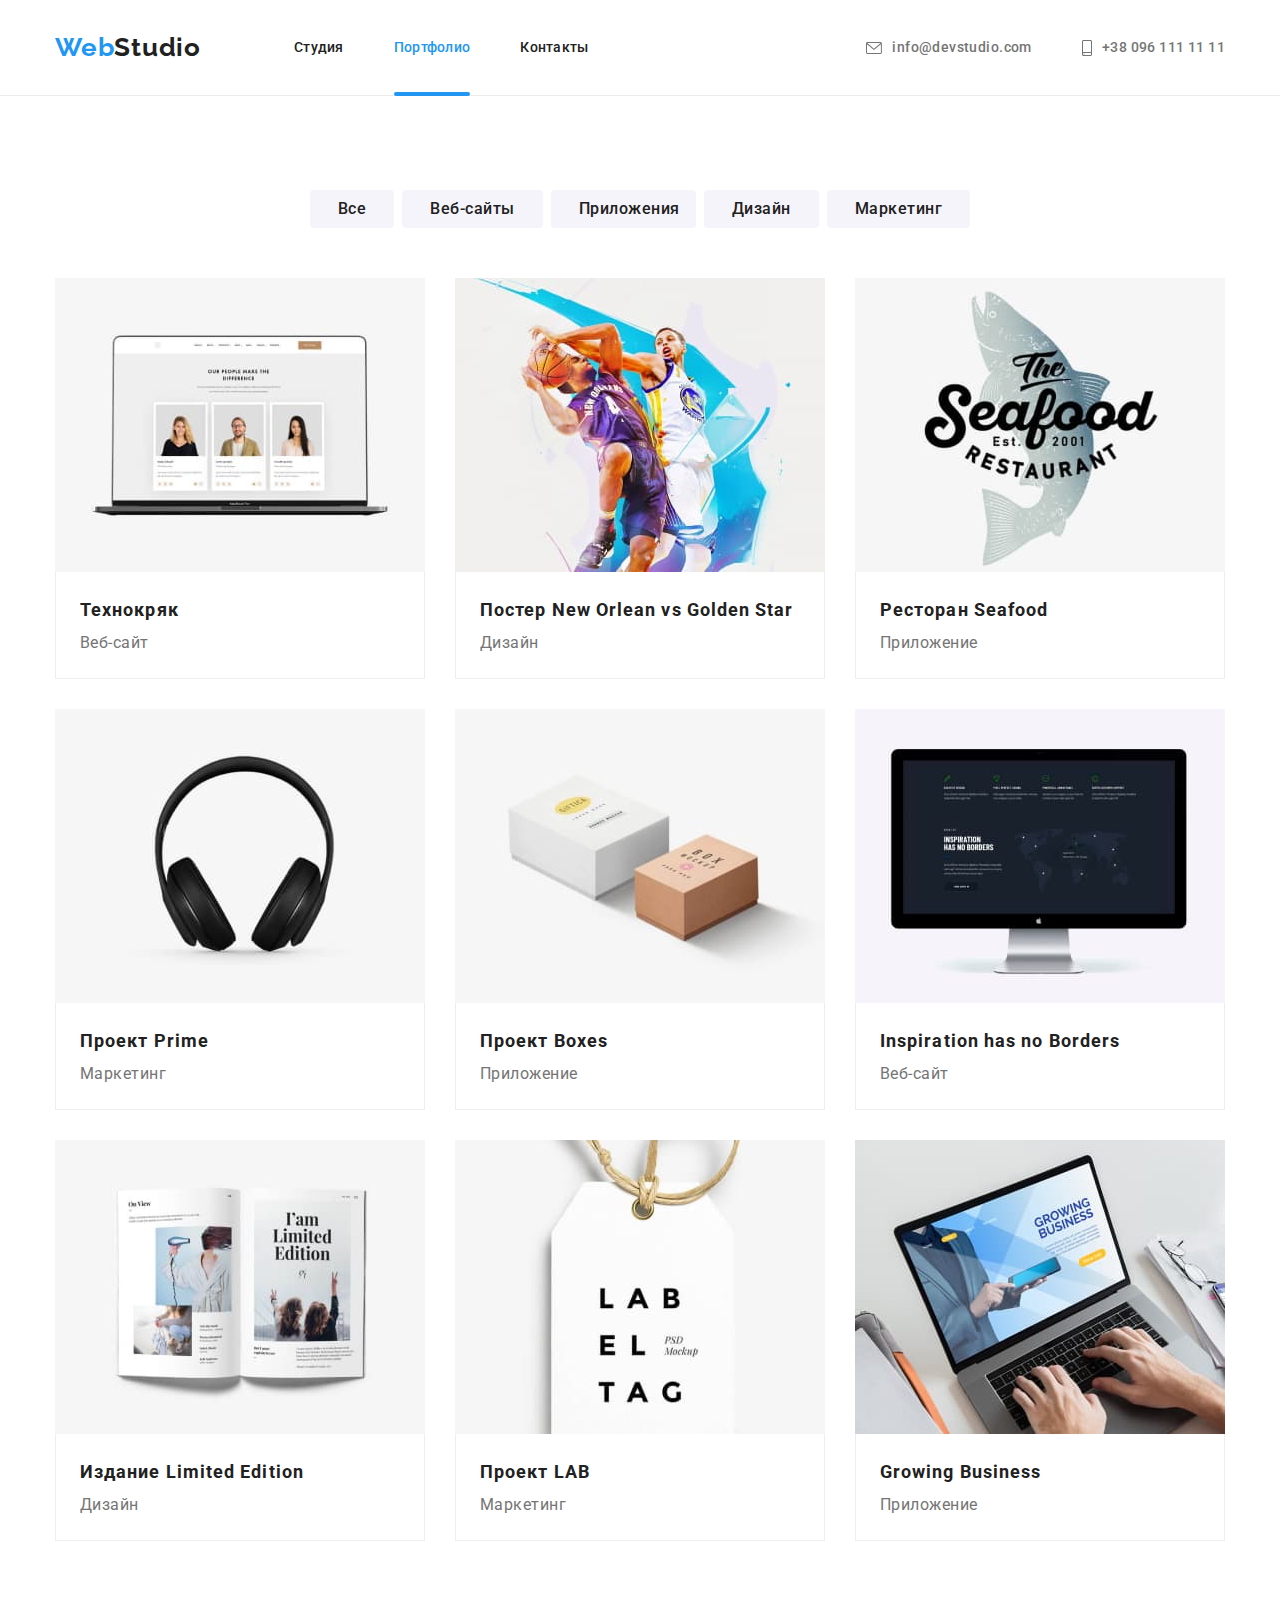
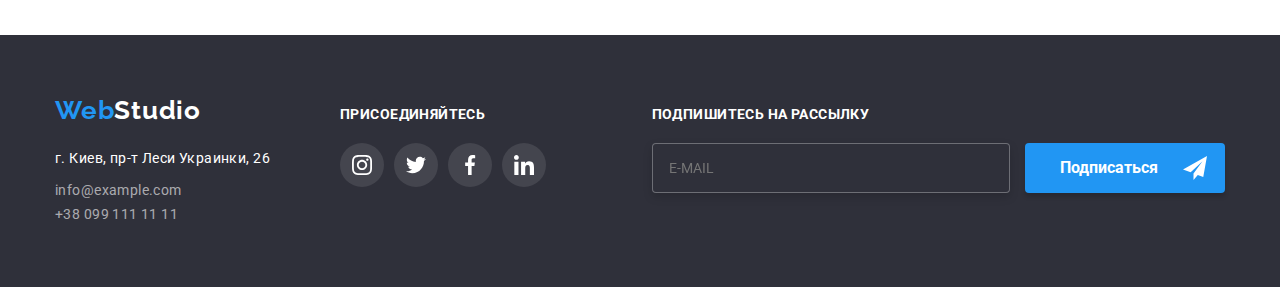
==== portfolio.html @ 0203c564 "hgfdkdkhgdf" ====
<!DOCTYPE html>
<html lang="ru">

<head>
    <meta charset="UTF-8">
    <meta http-equiv="X-UA-Compatible" content="IE=edge">
    <meta name="viewport" content="width=device-width, initial-scale=1.0">
    <title>Homework 3</title>
    <link rel="preconnect" href="https://fonts.googleapis.com">
    <link rel="preconnect" href="https://fonts.gstatic.com" crossorigin>
    <link
        href="https://fonts.googleapis.com/css2?family=Raleway:wght@700&family=Roboto:wght@400;500;700;900&display=swap"
        rel="stylesheet">
        <link rel="stylesheet" href="https://cdnjs.cloudflare.com/ajax/libs/modern-normalize/1.1.0/modern-normalize.min.css">
        <link rel="stylesheet" href="./css/styles.css">
</head>

<body>

    <header class="portfolio-header-section">
    
        <div class="conteiner">
    
            <div class="nav-links">
    
                <nav class="nav">
                    <a class="logo" href="#">Web<span class="studio">Studio</span></a>
    
                    <ul class="menu-links">
    
                        <li>
                            <a class="nav-link" href="./index.html">Студия</a>
                        </li>
    
                        <li>
                            <a class="nav-link current" href="./portfolio.html">Портфолио</a>
                        </li>
    
                        <li>
                            <a class="nav-link" href="#">Контакты</a>
                        </li>
    
                    </ul>
                </nav>
    
                <ul class="adress-head">
                    <li class="adress-head-item">
                
                        <a href="mailto:info@devstudio.com" class="link-mail">
                            <svg class="icon-header" width="16" height="12">
                                <use class="envelope" href="./images/symbol-defs.svg#icon-envelope"></use>
                            </svg>
                            info@devstudio.com</a>
                    </li>
                
                    <li class="adress-head-item">
                
                        <a class="tel" href="tel:+380961111111">
                            <svg class="icon-smartphone" width="10" height="16">
                                <use href="./images/symbol-defs.svg#icon-smartphone"></use>
                            </svg>
                            +38 096 111 11 11</a>
                    </li>
                
                </ul>
            </div>
    
        </div>
    </header>

    <main>

        <section class="section">
            <div class="conteiner">
                
                <ul class="nav-buttons">
                    <li>
                        <button class="first-buttons" type="button"><span class="buttons-text">Все</span></button>
                    </li>
                
                    <li>
                        <button class="first-buttons" type="button"><span class="buttons-text">Веб-сайты</span></button>
                    </li>
                
                    <li>
                        <button class="first-buttons" type="button"><span class="buttons-text">Приложения</span></button>
                    </li>
                
                    <li>
                        <button class="first-buttons" type="button"><span class="buttons-text">Дизайн</span></button>
                    </li>
                
                    <li>
                        <button class="first-buttons" type="button"><span class="buttons-text">Маркетинг</span></button>
                    </li>
                </ul>
                
                
                
                <ul class="main-content">
                    <li>
                        
                    
                        <a class="card-link-portfolio" href="">
                            <div class="product-thumb">
                                <img class="img" src="./images/laptop.jpeg" alt="Лептоп">
                                <p class="product-thumb-description">
                                    Ресурс предлагает комплексные предложения с разным уровнем
                                    функционала и сервисов. Все это позволит посетителю получить
                                    исчерпывающие сведения о компании или частном лице.
                                </p>
                            </div>
                            <div class="card">
                                <h2 class="third-title">Технокряк</h2>
                                <p class="description">Веб-сайт</p>
                            </div>
                    </a>
                        
                    </li>
                    <li>
                            <a class="card-link-portfolio" href="">
                        <div class="product-thumb">
                            <img class="img" src="./images/basketball.jpeg" alt="Баскетбол>">
                            <p class="product-thumb-description">
                            Ресурс предлагает комплексные предложения с разным уровнем функционала и сервисов. Все это позволит посетителю получить исчерпывающие сведения о компании или частном лице.
                            </p>
                        </div>

                    <div class="card">
                        <h2 class="third-title">Постер New Orlean vs Golden Star</h2>
                        <p class="description">Дизайн</p>
                    </div>
                </a>
                
                
                    <li>
                        <a class="card-link-portfolio" href="">
                            <div class="product-thumb">
                                <img class="img" src="./images/seafood.jpeg" alt="Seafood">
                                <p class="product-thumb-description">
                                    Ресурс предлагает комплексные предложения с разным уровнем функционала и сервисов. Все это позволит
                                    посетителю получить исчерпывающие сведения о компании или частном лице.
                                </p>
                            </div>
                        
                            <div class="card">
                                <h2 class="third-title">Ресторан Seafood</h2>
                                <p class="description">Приложение</p>
                            </div>
                        </a>
                    </li>
                
                    <li>
                        <a class="card-link-portfolio" href="">
                            <div class="product-thumb">
                                <img class="img" src="./images/headphones.jpeg" alt="Наушники">
                                <p class="product-thumb-description">
                                    Ресурс предлагает комплексные предложения с разным уровнем функционала и сервисов. Все это позволит
                                    посетителю получить исчерпывающие сведения о компании или частном лице.
                                </p>
                            </div>
                        
                            <div class="card">
                                <h2 class="third-title">Проект Prime</h2>
                                <p class="description">Маркетинг</p>
                            </div>
                        </a>
                    </li>
                
                    <li>
                        <a class="card-link-portfolio" href="">
                            <div class="product-thumb">
                                <img class="img" src="./images/box.jpeg" alt="Boxes">
                                <p class="product-thumb-description">
                                    Ресурс предлагает комплексные предложения с разным уровнем функционала и сервисов. Все это позволит
                                    посетителю получить исчерпывающие сведения о компании или частном лице.
                                </p>
                            </div>
                        
                            <div class="card">
                                <h2 class="third-title">Проект Boxes</h2>
                                <p class="description">Приложение</p>
                            </div>
                        </a>
                    </li>
                
                    <li>
                        <a class="card-link-portfolio" href="">
                            <div class="product-thumb">
                                <img class="img" src="./images/screen.jpeg" alt="Веб-сайт">
                                <p class="product-thumb-description">
                                    Ресурс предлагает комплексные предложения с разным уровнем функционала и сервисов. Все это позволит
                                    посетителю получить исчерпывающие сведения о компании или частном лице.
                                </p>
                            </div>
                        
                            <div class="card">
                                <h2 class="third-title">Inspiration has no Borders</h2>
                                <p class="description">Веб-сайт</p>
                            </div>
                        </a>
                    </li>
                
                    <li>
                        <a class="card-link-portfolio" href="">
                            <div class="product-thumb">
                                <img class="img" src="./images/book.jpeg" alt="Book">
                                <p class="product-thumb-description">
                                    Ресурс предлагает комплексные предложения с разным уровнем функционала и сервисов. Все это позволит
                                    посетителю получить исчерпывающие сведения о компании или частном лице.
                                </p>
                            </div>
                        
                            <div class="card">
                                <h2 class="third-title">Издание Limited Edition</h2>
                                <p class="description">Дизайн</p>
                            </div>
                        </a>
                    </li>
                
                    <li>
                        <a class="card-link-portfolio" href="">
                            <div class="product-thumb">
                                <img class="img" src="./images/label.jpeg" alt="Seafood">
                                <p class="product-thumb-description">
                                    Ресурс предлагает комплексные предложения с разным уровнем функционала и сервисов. Все это позволит
                                    посетителю получить исчерпывающие сведения о компании или частном лице.
                                </p>
                            </div>
                        
                            <div class="card">
                                <h2 class="third-title">Проект LAB</h2>
                                <p class="description">Маркетинг</p>
                            </div>
                        </a>
                    </li>
                
                    <li>
                    <a class="card-link-portfolio" href="">
                        <div class="product-thumb">
                            <img class="img" src="./images/notebook.jpeg" alt="Seafood">
                            <p class="product-thumb-description">
                                Ресурс предлагает комплексные предложения с разным уровнем функционала и сервисов. Все это позволит
                                посетителю получить исчерпывающие сведения о компании или частном лице.
                            </p>
                        </div>
                    
                        <div class="card">
                            <h2 class="third-title">Growing Business</h2>
                            <p class="description">Приложение</p>
                        </div>
                    </a>
                    </li>
   
                </ul>
                </div>
                </section>              
     </main>


    <footer class="footer">
    
        <div class="conteiner">
            <div class="footer-main">
    
                <div class="footer-one">
                    <a class="footer-logo" href="./index.html">Web<span class="footer-studio">Studio</span></a>
    
                    <address>
                        <ul>
                            <li>
                                <p class="footer-adress">г. Киев, пр-т Леси Украинки, 26</p>
                            </li>
    
                            <li>
                                <a class="footer-mail" href="mailto:info@example.com">info@example.com</a>
                            </li>
    
    
                            <li>
                                <a class="footer-mail-tel" href="tel:+380991111111">+38 099 111 11 11</a>
                            </li>
                        </ul>
                    </address>
                </div>
    
                <div class="footer-two">
                    <b class="second-footer-title">присоединяйтесь</b>
                    <ul class="socials-footer">
                        <li>
                            <a href="" class="area-icon-footer">
                                <svg class="social-link-footer">
                                    <use href="./images/symbol-defs.svg#icon-instagram"></use>
                                </svg></a>
                        </li>
    
                        <li>
                            <a href="" class="area-icon-footer">
                                <svg class="social-link-footer">
                                    <use href="./images/symbol-defs.svg#icon-twitter"></use>
                                </svg></a>
                        </li>
    
                        <li>
                            <a href="" class="area-icon-footer">
                                <svg class="social-link-footer">
                                    <use href="./images/symbol-defs.svg#icon-facebook"></use>
                                </svg></a>
                        </li>
    
                        <li>
                            <a href="" class="area-icon-footer">
                                <svg class="social-link-footer">
                                    <use href="./images/symbol-defs.svg#icon-linkedin"></use>
                                </svg></a>
                        </li>
                    </ul>
                </div>
    
                <form class="form-footer">
                    <p class="form-footer-title">подпишитесь на рассылку</p>
                    <label for="mail"></label>
                    <div class="form-footer-conteiner">
                        <input class="form-footer-input" type="email" name="mail" id="mail" placeholder="E-mail" required>
                        <button class="form-footer-button" type="submit">Подписаться</button>
                        <svg class="footer-icon-send">
                            <use href="./images/symbol-defs.svg#icon-icon-send"></use>
                        </svg>
                    </div>
                </form>
            </div>
        </div>
    </footer>
    </body>  
    </html>
---- css/styles.css ----
html{
    scroll-behavior: smooth;
}

*,
*::before,
*::after {
    box-sizing: border-box;
}

:root{
    --accent-color: #2196F3;
    --text-color: #757575;
    --background-color: #ffffff;
    --title-text-color: #212121;
    --secont-title-text-color: #ffffff;
    --secondary-section-background: #2F303A;
    --footer-adress-color:rgba(255, 255, 255, 0.6);
    --portfolio-buttons-bgc: #F5F4FA;
    --grey-bgc: #F5F4FA;
    --light-grey-bgc: #E5E5E5;
    --head-border-color: #ECECEC;
    --portfolio-border-color: #EEEEEE;
    --fill-socials:#AFB1B8;
    --button-bgc-hover:#1976d2;
}

a,
p,
h1,
h2,
h3,
h4,
ul,
li {
    margin: 0;
    padding: 0;
} 

.nav-links{
    display: flex;
    align-items: center;
    align-content: center;
    }

.nav{
    display: flex;
}

.menu-links{
    display: flex;
    gap: 50px;
    align-items: center;
    justify-content: space-evenly;
    margin-left: 93px;
}

.adress-head{
    display: flex;
    justify-content: right;
    margin-left: auto;
    align-content: center;
}


body{
    color: var(--text-color);
    background-color:var(--background-color);
    font-family: 'Roboto', sans-serif;
    font-size: 14px;
    line-height: 1.7;
    letter-spacing: 0.03em;
}

.section{
    padding: 94px 0;
}

.header-section{
    padding-top: 32px;
    padding-bottom: 32px;
    border-bottom: 1px solid var(--head-border-color);
}

.adress-head-item{
    display: flex;
    align-items: center;
    fill: var(--text-color);
}

.adress-head-item:hover {
    fill: var(--accent-color);
}

.icon-smartphone:hover {
    fill: var(--accent-color);
}

.adress-head li:not(:last-child) {
    margin-right: 50px;
}


.portfolio-header-section{
    padding: 32px; 
    border-bottom: 1px solid var(--head-border-color);
}

.conteiner{
    max-width: 1200px;
    padding: 0 15px;
    margin: 0 auto;
    }

.hero-section {
    padding: 0 auto;
    margin: 0 auto;

}

.img-hero-section{
    max-width: 1600px;
    height: 600px;
    margin-left: auto;
    margin-right: auto;
    background-image: 
    linear-gradient(to right, rgba(47, 48, 58, 0.4),rgba(47, 48, 58, 0.4)), 
    url(../images/hero-section.jpeg);
    background-repeat: no-repeat;
    background-position: center;
    background-size: cover;
    padding: 200px 0;
    text-align: center;
    background-color: var(--secondary-section-background)
}

.hero-title {
    max-width: 696px;
    display: inline-block;
    margin-bottom: 30px;
    font-family: 'Roboto', sans-serif;
    font-style: normal;
    font-weight: 900;
    font-size: 44px;
    line-height: 1.3;
    text-align: center;
    letter-spacing: 0.06em;
    text-transform: uppercase;
    color: var(--secont-title-text-color);
}


.hero-button {
    display: flex;
    justify-content: space-evenly;
    align-items: center;
    margin-left: 500px;
    width: 200px;
    height: 50px;
    color: var(--secont-title-text-color);
    background-color: var(--accent-color);
    font-family: 'Roboto', sans-serif;
    font-style: normal;
    font-weight: 700;
    font-size: 16px;
    line-height: 1.9;
    text-align: center;
    letter-spacing: 0.06em;
    cursor: pointer;
    box-shadow: 0px 4px 4px rgba(0, 0, 0, 0.15);
    border-radius: 4px;
    border: hidden;
    transition: transform 250ms cubic-bezier(0.4, 0, 0.2, 1) scale(0.2);
    }
    
.hero-button:focus,
.hero-button:hover,
.hero-button:active {
    background-color: var(--button-bgc-hover);
    }




.benefits{
        display: flex;
        justify-content: space-evenly;
        gap: 30px;
    }

.icon-section{
    display: flex;
    justify-content: center;
    align-items: center;
    width: 270px;
    height: 120px;
    border-radius: 4px;
    margin-bottom: 30px;
    background-color: var(--portfolio-buttons-bgc);
}

.icon-antenna,
.icon-clock,
.icon-computer,
.icon-astronaut{
    width: 65.32px;
    height: 70px;
    fill: var(--title-text-color);
}


.socials{
    display: flex;
    border: none;
    justify-content: center;
    gap: 10px;
    margin-bottom: 30px;
    transition: background-color 250ms cubic-bezier(0.4, 0, 0.2, 1), filter 250ms cubic-bezier(0.4, 0, 0.2, 1);
}

.socials-item{
    width: 44px;
    height: 44px;
    transition: background-color 250ms cubic-bezier(0.4, 0, 0.2, 1), filter 250ms cubic-bezier(0.4, 0, 0.2, 1);
}

.social-link {
    width: 20px; 
    height: 20px;
    fill: var(--fill-socials); 
    transition: background-color 250ms cubic-bezier(0.4, 0, 0.2, 1), filter 250ms cubic-bezier(0.4, 0, 0.2, 1);
}


.area-icon{
    display: flex;
    width: 100%;
    height: 100%;
    justify-content: center;
    align-items: center;
    border-radius: 50%;
    fill: var(--fill-socials);

}

.area-icon:hover, 
.area-icon:focus, 
.area-icon:active{
    background-color: var(--accent-color);
}

.area-icon:hover .social-link, 
.area-icon:focus .social-link,
.area-icon:active .social-link{
    fill: var(--secont-title-text-color)
}

.our-clients{
    display: flex;
    justify-content: center;
    gap: 30px;
    transition: border 250ms cubic-bezier(0.4, 0, 0.2, 1), border-radius 250ms cubic-bezier(0.4, 0, 0.2, 1);
}

.our-clients-link {
    width: 170px;
    height: 92px;
    fill: var(--fill-socials);
    transition: fill 250ms cubic-bezier(0.4, 0, 0.2, 1);

}

.our-clients-link:hover {
    fill: var(--accent-color);
}

.our-clients-link:focus {
    fill: var(--accent-color);
}

.our-clients-backgraund{
    width: 100%;
    height:100%;
    display: flex;
    justify-items: center;
    align-items: center;
    border: 1px solid var(--fill-socials);
    border-radius: 4px;
}

.our-clients-backgraund:hover{
    border-color: var(--accent-color);
}

.our-clients-backgraund:focus {
    border-color: var(--accent-color);
}

img{
    display: block;
    width: 100%;
    max-height: auto;
    margin-right: 0;
}

.photos{
    padding-top: 0;
}

.what-we-do{
    display: flex;
    justify-content: space-evenly;
    gap: 30px;
    width: 370;
}

.our-team{
    display: flex;
    justify-content: space-evenly;
    gap: 30px;
}

.our-team-card{
    padding-bottom: 30px;
    margin-right: 0;
    width: 270px;
    
}

.our-team > li{
    background-color: var(--background-color);
    box-shadow: 0px 1px 3px rgba(0, 0, 0, 0.12), 0px 1px 1px rgba(0, 0, 0, 0.14), 0px 2px 1px rgba(0, 0, 0, 0.2);
    border-radius: 0px 0px 4px 4px;

}

.grey-bgc{
    background-color: var(--grey-bgc);
}

.description{
    color: var(--text-color);
    font-family: 'Roboto',sans-serif;
    font-style: normal;
    font-weight: 400;
    font-size: 16px;
    line-height: 1.88;
    letter-spacing: 0.03em;
    margin-bottom: 20px;
}

.profesions{
    margin-bottom: 16px;
    text-align: center;
    color: var(--text-color);
    font-family: 'Roboto',sans-serif;
    font-style: normal;
    font-weight: 400;
    font-size: 16px;
    line-height: 1.19;
    letter-spacing: 0.03em;
}

.hidden-title{
    position: absolute;
    width: 1px;
    height: 1px;
    margin: -1px;
    border: 0;
    padding: 0;
    white-space: nowrap;
    clip-path: inset(100%);
    clip: rect(0 0 0 0);
    overflow: hidden;
}

.secondary-title{
    margin-top: 0;
    margin-bottom: 50px;
    text-align: center;
    color: var(--title-text-color);
    font-family: 'Roboto',sans-serif;
    font-style: normal;
    font-weight: 700;
    font-size: 36px;
    line-height: 1.17;
    letter-spacing: 0.03em;
}

.third-title{
   
    color: var(--title-text-color);
    font-family: 'Roboto', sans-serif;
    font-style: normal;
    font-weight: 700;
    font-size: 18px;
    line-height: 2;
    letter-spacing: 0.06em;
}

.h3-title{
    margin-bottom: 10px;
    text-align: left;
    color: var(--title-text-color);
    font-family: 'Roboto', sans-serif;
    font-style: normal;
    font-weight: 700;
    font-size: 14px;
    line-height: 1.14;
    letter-spacing: 0.03em;
    text-transform: uppercase;
}

.text{
    text-align:left ;
}

.name-title{
    margin-bottom: 10px;
    text-align: center;
    color: var(--title-text-color);
    font-family:'Roboto',sans-serif;
    font-style: normal;
    font-weight: 500;
    font-size: 16px;
    line-height: 1.9;
    letter-spacing: 0.03em;

}

.logo{
    display: flex;
    color: var(--accent-color);
    text-decoration: none;
    font-family: 'Raleway',sans-serif;
    font-weight: 700;
    font-size: 26px;
    line-height: 1.2;
    letter-spacing: 0.03em;
}

.studio{
    display: flex;
    color: var(--title-text-color);
    text-decoration: none;
    font-family: 'Raleway',sans-serif;
    font-weight: 700;
    font-size: 26px;
    line-height: 1.2;
    letter-spacing: 0.03em;
}

.nav-link{
    position: relative;
    color: var(--title-text-color);
    font-weight: 500;
    font-size: 14px;
    line-height: 1.14;
    letter-spacing: 0.02em;
    text-decoration: none;
}

.last{
     margin-right: 0;
}

.nav-link:hover {
    color: var(--accent-color);
}

.nav-link:focus {
    color: var(--accent-color);
}

.nav-link.current{
    color: var(--accent-color);
}

.nav-link.current::after{
    position: absolute;
    content: "";
    width: 100%;
    height: 4px;
    top: 53px;
    left: 0%;
    background-color: var(--accent-color);
    border-radius: 2px;

}

ul{
    list-style: none;    
}

.nav-buttons{
    margin-bottom: 50px;
    display: flex;
    align-items: center;
    justify-content: center;
    gap: 8px;
}

.main-content{
    display: flex;
    flex-wrap: wrap;
    gap: 30px;
}

.cards-section{
    margin-top: 94px;
    margin-bottom: 94px;
}

.img{
    padding-bottom: 0;
    padding-top: 0;
    overflow: hidden;
    
}

.first-buttons{
    max-width: 145px;
    height: 38px;
    gap: 8px;
    margin-top: 0;
    margin-bottom: 0;
    border-radius: 4px;
    border-style: hidden;
    font-family: 'Roboto', sans-serif;
    font-style: normal;
    font-weight: 500;
    font-size: 16px;
    line-height: 1.62;
    text-align: center;
    letter-spacing: 0.03em;
    color: var(--title-text-color);
    background-color: var(--portfolio-buttons-bgc);
    transition: background-color 250ms cubic-bezier(0.4, 0, 0.2, 1), color 250ms cubic-bezier(0.4, 0, 0.2, 1), box-shadow 250ms cubic-bezier(0.4, 0, 0.2, 1);
    }


.buttons-text{
    padding-left: 22px;
    padding-right: 22px;
}


.first-buttons:hover{
    color: var(--secont-title-text-color);
    background-color: var(--accent-color);
    box-shadow: 0px 3px 1px rgba(0, 0, 0, 0.1), 0px 1px 2px rgba(0, 0, 0, 0.08), 0px 2px 2px rgba(0, 0, 0, 0.12);
    border-radius: 4px;
}

.first-buttons:focus {
    color:  var(--secont-title-text-color);
    background-color: var(--accent-color);
    box-shadow: 0px 3px 1px rgba(0, 0, 0, 0.1), 0px 1px 2px rgba(0, 0, 0, 0.08), 0px 2px 2px rgba(0, 0, 0, 0.12);
    border-radius: 4px;
}

.card {
    overflow: hidden;
    left: 0;
    bottom: 10px;
    margin-top: 0;
    padding-top: 20px;
    padding-left: 24px;
    border-left: 1px solid var(--portfolio-border-color);
    border-right: 1px solid var(--portfolio-border-color);
    border-bottom: 1px solid var(--portfolio-border-color);
}


.card-link-portfolio{
    position: relative;
    overflow: hidden;
    display: block;
    width: 370px;
    text-decoration: none;
    overflow: hidden;
   
} 

.product-thumb {
    position: relative;
    overflow: hidden;
}

.card-link-portfolio:hover .product-thumb-description,
.card-link-portfolio:focus .product-thumb-description {
    transform: translateY(0);
}

.product-thumb-description {
    position: absolute;
    top: 0;
    left: 0;
    font-size: 18px;
    line-height: 1.56;
    letter-spacing: 0.03em;
    color: var(--secont-title-text-color);
    background-color: rgba(33, 150, 243, 0.9);
    padding: 63px 24px;
    transform: translateY(100%);
    transition: transform 250ms cubic-bezier(0.4, 0, 0.2, 1);
}

.inner-section{
    overflow: hidden;
    position: relative;
    display: flex;
    justify-content: center;
    align-items: center;
    width: 100%;
    height: 100%;
}

.card-link-portfolio:hover, 
.card-link-portfolio:focus{
        box-shadow: 0px 1px 1px rgba(0, 0, 0, 0.12),
            0px 4px 4px rgba(0, 0, 0, 0.06),
            1px 4px 6px rgba(0, 0, 0, 0.16);

} 

.tel {
    display: flex;
    gap: 10px;
    text-decoration: none;
    color: var(--text-color);
    font-family: 'Roboto', sans-serif;
    font-style: normal;
    font-weight: 500;
    font-size: 14px;
    line-height: 1.14;
    align-items: center;
}

.link-mail{
    display: flex;
    gap: 10px;
    text-decoration: none;
    color: var(--text-color);
    font-family: 'Roboto', sans-serif;
    font-style: normal;
    font-weight: 500;
    font-size: 14px;
    line-height: 1.14;
    align-items: center;
}


.link-mail:hover, :focus{
    color: var(--accent-color);
}

.link-mail:hover, :focus{
    fill: var(--accent-color);

}


.tel:hover, :focus{
    color: var(--accent-color);
}

.footer{
    padding: 60px 0;
    background-color: var(--secondary-section-background);
}

.footer-logo {
    display: flex;
    margin-bottom: 20px;
    color: var(--accent-color);
    text-decoration: none;
    font-family: 'Raleway', sans-serif;
    font-weight: 700;
    font-size: 26px;
    line-height: 1.2;
    letter-spacing: 0.03em;
}

.footer-studio{
    color: var(--secont-title-text-color);
}

.footer-adress{
    margin: 0;
    margin-bottom: 9px;
    color: var(--secont-title-text-color);
    text-decoration: none;
    font-family: 'Roboto', sans-serif;
    font-style: normal;
    font-size: 14px;
    line-height: 1.7;
    letter-spacing: 0.03em;
}

.footer-mail {
    margin-top: 0;
    margin-bottom: 9px;
    color: var(--footer-adress-color);
    text-decoration: none;
    font-family: 'Roboto', sans-serif;
    font-weight: 400;
    font-style: normal;
    font-size: 14px;
    line-height: 1.7;
}

.footer-mail-tel{
    margin-top: 0;
    margin-bottom: 0;
    color: var(--footer-adress-color);
    text-decoration: none;
    font-family: 'Roboto', sans-serif;
    font-weight: 400;
    font-style: normal;
    font-size: 14px;
    line-height: 1.7;

}

.footer-mail-tel:hover,
.footer-mail:hover{
   color: var(--accent-color);
}

.footer-mail-tel:focus,
.footer-mail:focus {
    color: var(--accent-color);
}

.socials-footer{
    display: flex;
    border: none;
    justify-content: center;
    gap: 10px;
    margin-bottom:0px;
}

.second-footer-title{
    display: block;
    align-items: baseline;
    color: var(--secont-title-text-color);
    font-family: 'Roboto' sans-serif;
    font-style: normal;
    font-weight: 700;
    font-size: 14px;
    line-height: 1.14;
    letter-spacing: 0.03em;
    text-transform: uppercase;
    margin-bottom: 20px;
}

.area-icon-footer{
    display: flex;
    width: 44px;
    height: 44px;
    justify-content: center;
    align-items: center;
    border-radius: 50%;
    fill: var(--secont-title-text-color);
    background: rgba(255, 255, 255, 0.1);
}

.social-link-footer {
    width: 20px;
    height: 20px;
    fill: var(--secont-title-text-color);
    transition: background-color 250ms cubic-bezier(0.4, 0, 0.2, 1);
}

.area-icon-footer:hover,
.area-icon-footer:focus,
.area-icon-footer:active {
    background-color: var(--accent-color);
}

.area-icon-footer:hover .social-link,
.area-icon-footer:focus .social-link,
.area-icon-footer:active .social-link {
    fill: var(--secont-title-text-color)
}

.footer-main{
    display: flex;
    align-items: baseline;
    justify-content: space-between;
}

.footer-one{
    display: block;
}

.footer-two{
    display: inline-block;
    margin-left: 70px;
} 

.backdrop {
    position: fixed;
    top: 0;
    left: 0;
    width: 100%;
    height: 100%;
    background: rgba(0, 0, 0, 0.2);
    opacity: 1;
    transition: opacity 250ms cubic-bezier(0.4, 0, 0.2, 1), visibility 250ms cubic-bezier(0.4, 0, 0.2, 1);
    z-index: 1;
}

.backdrop.is-hidden {
    opacity: 0;
    pointer-events: none;
    visibility: hidden;
}

.backdrop.is-hidden .modal {
    transform: translate(-50%, -50%) scale(0.6);
}

.modal {
    width: 528px;
    max-height: 581px;
    height: 100%;
    position: absolute;
    top: 50%;
    left: 50%;
    padding: 40px 40px;
    background: var(--secont-title-text-color);
    box-shadow: 0px 1px 3px rgba(0, 0, 0, 0.12), 0px 1px 1px rgba(0, 0, 0, 0.14), 0px 2px 1px rgba(0, 0, 0, 0.2);
    border-radius: 4px;
    transform: translate(-50%, -50%) scale(1);
    transition: transform 250ms cubic-bezier(0.4, 0, 0.2, 1);
}

.modal-close-button {
    position: absolute;
    top: 8px;
    right: 8px;
    display: flex;
    justify-content: center;
    align-items: center;
    width: 30px;
    height: 30px;
    margin: 0;
    padding: 0;
    color: transparent;
    border: 1px solid rgba(0, 0, 0, 0.1);
    border-radius: 50%;
    cursor: pointer;
    background-color: inherit;
}

.icon-close {
    display: block;
    width: 11px;
    height: 11px;
    fill: #000000;
}

.icon-close:hover,
.icon-close:focus{
    fill: var(--accent-color);
}

.form-footer{
    display: block;
    margin-left: auto;
    margin-right: 0;
}

.form-footer-title{
    margin-bottom: 20px;
    font-family: 'Roboto' sans-serif;
    font-style: normal;
    font-weight: 700;
    font-size: 14px;
    line-height: 1.14;
    letter-spacing: 0.03em;
    text-transform: uppercase;
    color: var(--secont-title-text-color);
}

.form-footer-input{
    width: 358px;
    height: 50px;
    background: var(--secondary-section-background);
    border: 1px solid rgba(255, 255, 255, 0.3);
    filter: drop-shadow(0px 4px 4px rgba(0, 0, 0, 0.15));
    border-radius: 4px;
    padding-left: 16px;
    padding-right: 16px;
    padding-top: 15px;
    padding-bottom: 15px;
    text-transform: uppercase;
    color: rgba(255, 255, 255, 0.6);
}

.form-footer-input:hover {
    border-color: var(--accent-color);
}
    
.form-footer-button{
    margin-left: 12px;
    width: 200px;
    height: 50px;
    border: none;
    background: var(--accent-color);
    box-shadow: 0px 4px 4px rgba(0, 0, 0, 0.15);
    border-radius: 4px;
    padding-left: 29px;
    padding-right: 62px;
    font-family: 'Roboto' sans-serif;
    font-style: normal;
    font-weight: 700;
    font-size: 16px;
    line-height: 1.87;
    cursor: pointer;
    color: var(--secont-title-text-color);
    transition: transform 250ms cubic-bezier(0.4, 0, 0.2, 1) scale(0.2);
}

.form-footer-button:hover,
.form-footer-button:focus{
    background-color: var(--button-bgc-hover);
}


.form-title{
    font-family: 'Roboto' sans-serif;
    font-style: normal;
    font-weight: 700;
    font-size: 20px;
    line-height: 1.15;
    text-align: center;
    letter-spacing: 0.03em;
    color: var(--title-text-color);
    margin-bottom: 12px;
}

.footer-icon-send{
    position: absolute;
    width: 24px;
    height: 24px;
    right: 18px;
    top: 50%;
    transform: translateY(-50%);
      
}

.form-footer-conteiner{
    position: relative;
}

.form-item{
    display: flex;
    flex-direction: column;
    justify-content: start;
    width: 100%;
    height: 100%;
}

.label-item{
    position: relative;
    display: flex;
    padding-left: 0;
    margin-bottom: 4px;
    font-family: 'Roboto' sans-serif;
    font-style: normal;
    font-weight: 400;
    font-size: 12px;
    line-height: 1.16;
    letter-spacing: 0.01em;
    letter-spacing: 0.01em;
    color: var(--text-color);
}


.check-box-control{
    display: flex;
    align-items: center;
    position: absolute;
    left: 0;
    top: 2px;
    margin-left: 13.5px;
    width: 16px;
    height: 15px;
    background-color: var(--secont-title-text-color);
    border: 1px solid var(--title-text-color);
    border-radius: 2px;
}

.input-inner{
    display: flex;
    margin-bottom: 10px;
    padding-left: 40px;
    width: 448px;
    height: 40px;
    border: 1px solid rgba(33, 33, 33, 0.2);
    border-radius: 4px;
    color: var(--title-text-color);
    transition: transform 250ms cubic-bezier(0.4, 0, 0.2, 1)
}

.input-item{
    position: relative;
    width: 100%;
    height: 100%;
}

.input-inner:hover,
.input-inner:focus{
    border-color: var(--accent-color);
   
}

.input-inner:hover + .icon-item,
.input-inner:focus +.icon-item{
    fill: var(--accent-color);
}

.icon-item{
    position: absolute;
    display: flex;
    top:50%;
    left:12px;
    transform: translateY(-75%);
}

.human{
    width: 12px;
    height: 12px;
}

.telephone{
    width: 13px;
    height: 13px;
}

.envelope{
    width: 15px;
    height: 12px;
}

.input-item-text{
    padding: 12px 16px;
    margin-bottom: 20px;
    resize: none;
    width: 448px;
    height: 120px;
    border: 1px solid rgba(33, 33, 33, 0.2);
    border-radius: 4px;
    color: var(--title-text-color);
    transition: transform 250ms cubic-bezier(0.4, 0, 0.2, 1)
}

.input-item-text:hover,
.input-item-text:focus{
    border-color: var(--accent-color);
}

.input-item-text:hover + .icon-item{
    fill: var(--accent-color);
}


.terms-condition{
    margin-bottom: 30px;
}

.terms-condition-text{
    position: relative;
    font-family: 'Roboto' sans-serif;
    font-style: normal;
    font-weight: 400;
    font-size: 14px;
    line-height: 1.71;
    letter-spacing: 0.03em;
    color: var(--text-color);
    padding-left: 36px;
}

.submit-button{
    width: 200px;
    height: 50px;
    background: var(--accent-color);
    box-shadow: 0px 4px 4px rgba(0, 0, 0, 0.15);
    border-radius: 4px;
    color: var(--secont-title-text-color);
    border: hidden;
    transition: background-color 250ms cubic-bezier(0.4, 0, 0.2, 1) scale(0.2);
    cursor: pointer;
    font-family: 'Roboto' sans-serif;
    font-style: normal;
    font-weight: 700;
    font-size: 16px;
    line-height: 1.88;
    letter-spacing: 0.06em;
    color: var(--secont-title-text-color);
}

.submit-button:hover,
.submit-button:focus {
    background-color: var(--button-bgc-hover);
}

.terms-link{
    color: var(--accent-color);
}

.terms-condition-input{
    width: 16px;
    height: 15px;
    opacity: 0;
    border: 1px solid var(--title-text-color);
    border-radius: 2px;
}

.terms-condition-icon{
    position: absolute;
    width: 16px;
    margin-left: -1px;
    height: 15px;
    opacity: 0;
    background-color: var(--accent-color);
    fill: var(--white-color);
    border: transparent;
    border-radius: 2px;
}



.terms-condition-inner{
    display: flex;
    justify-content: center;
    align-items: center;
    position: relative;
}



.terms-condition-input:checked + .terms-condition-icon{
    opacity: 1;
}


.check-box-control:active{
    opacity: 1;
}
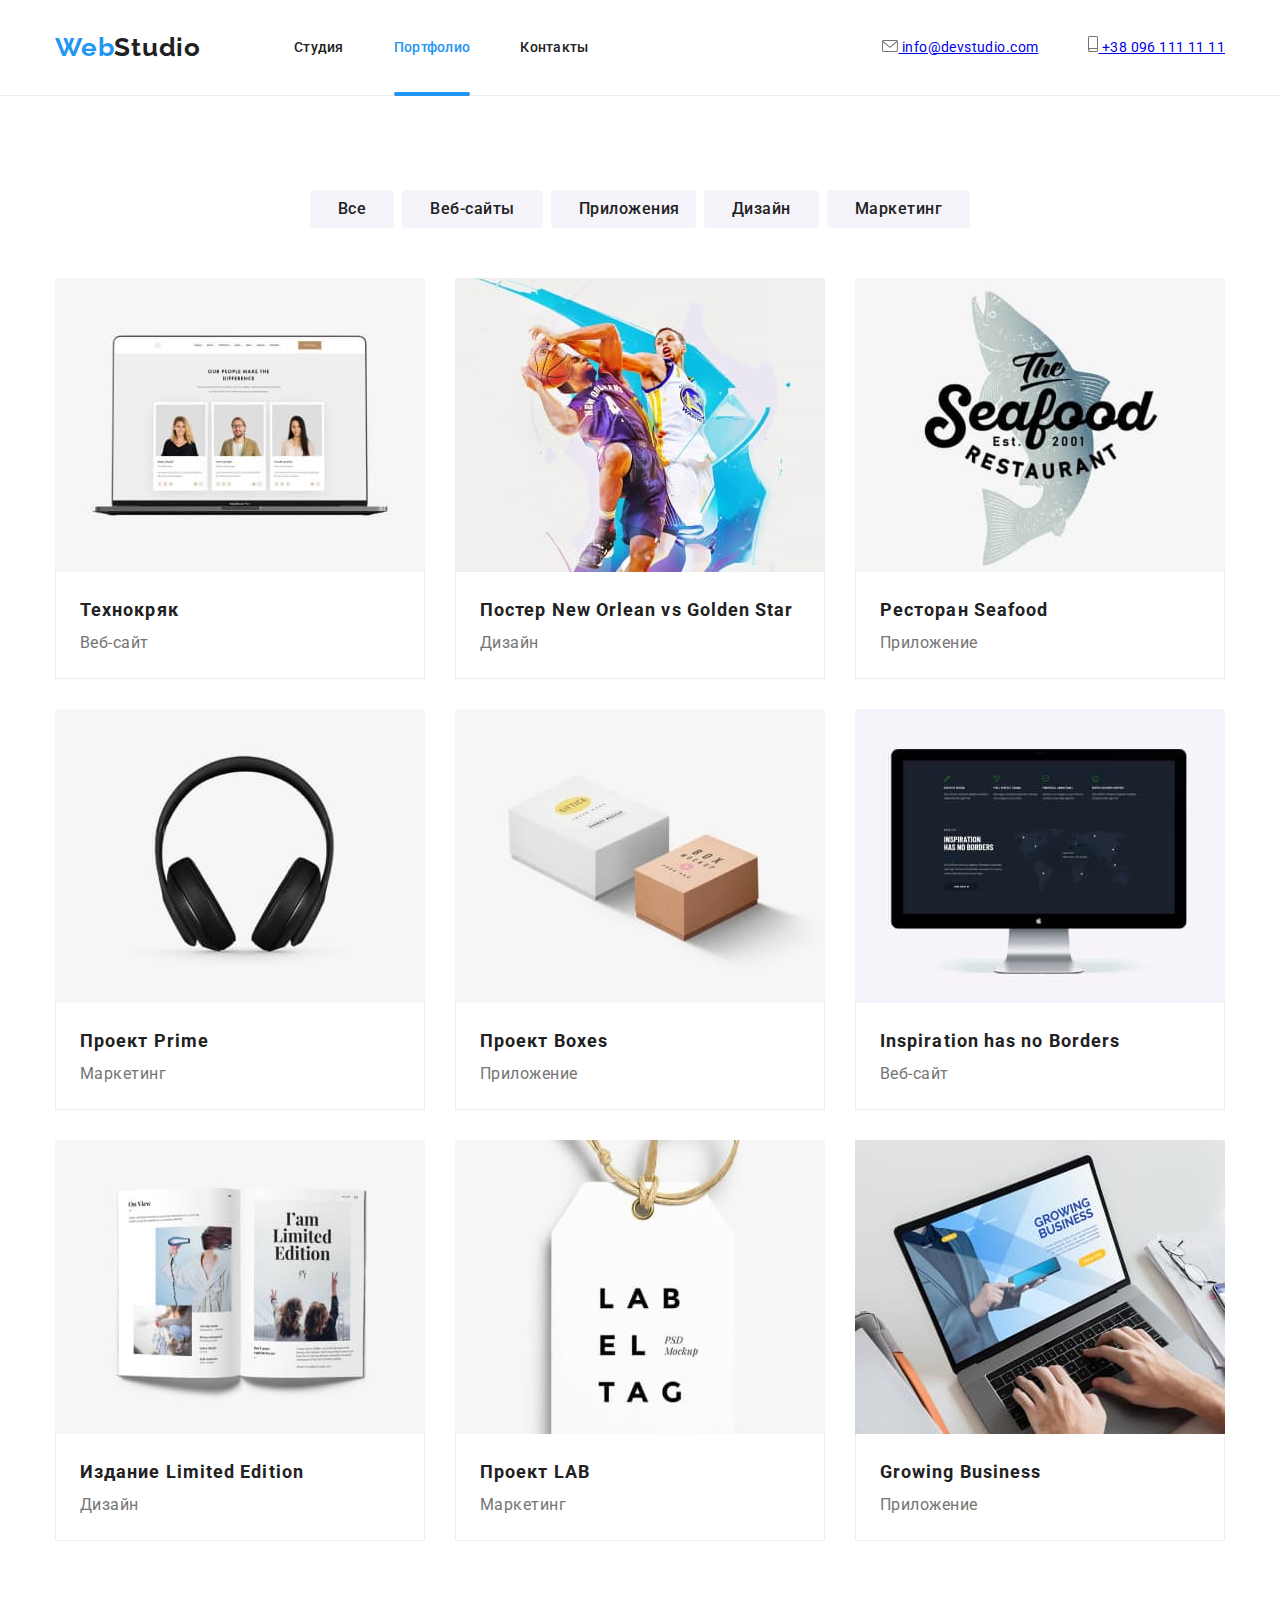
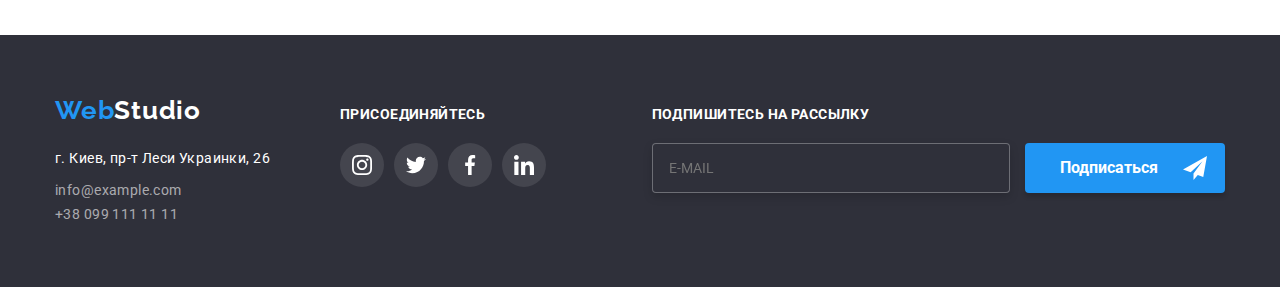
==== commit 3bb75cb9: "sjhgvsgfshgfkrw" ====
--- a/portfolio.html
+++ b/portfolio.html
@@ -24,7 +24,7 @@
             <div class="nav-links">
     
                 <nav class="nav">
-                    <a class="logo" href="#">Web<span class="studio">Studio</span></a>
+                    <a class="nav__logo--blue" href="#">Web<span class="logo__studio--black">Studio</span></a>
     
                     <ul class="menu-links">
     
@@ -44,7 +44,7 @@
                 </nav>
     
                 <ul class="adress-head">
-                    <li class="adress-head-item">
+                    <li class="adress-head__item">
                 
                         <a href="mailto:info@devstudio.com" class="link-mail">
                             <svg class="icon-header" width="16" height="12">
@@ -53,7 +53,7 @@
                             info@devstudio.com</a>
                     </li>
                 
-                    <li class="adress-head-item">
+                    <li class="adress-head__item">
                 
                         <a class="tel" href="tel:+380961111111">
                             <svg class="icon-smartphone" width="10" height="16">
@@ -73,34 +73,32 @@
         <section class="section">
             <div class="conteiner">
                 
-                <ul class="nav-buttons">
-                    <li>
-                        <button class="first-buttons" type="button"><span class="buttons-text">Все</span></button>
-                    </li>
-                
-                    <li>
-                        <button class="first-buttons" type="button"><span class="buttons-text">Веб-сайты</span></button>
-                    </li>
-                
-                    <li>
-                        <button class="first-buttons" type="button"><span class="buttons-text">Приложения</span></button>
-                    </li>
-                
-                    <li>
-                        <button class="first-buttons" type="button"><span class="buttons-text">Дизайн</span></button>
-                    </li>
-                
-                    <li>
-                        <button class="first-buttons" type="button"><span class="buttons-text">Маркетинг</span></button>
+                <ul class="nav-portfolio">
+                    <li>
+                        <button class="portfolio-buttons" type="button"><span class="portfolio-buttons__text">Все</span></button>
+                    </li>
+                
+                    <li>
+                        <button class="portfolio-buttons" type="button"><span class="portfolio-buttons__text">Веб-сайты</span></button>
+                    </li>
+                
+                    <li>
+                        <button class="portfolio-buttons" type="button"><span class="portfolio-buttons__text">Приложения</span></button>
+                    </li>
+                
+                    <li>
+                        <button class="portfolio-buttons" type="button"><span class="portfolio-buttons__text">Дизайн</span></button>
+                    </li>
+                
+                    <li>
+                        <button class="portfolio-buttons" type="button"><span class="portfolio-buttons__text">Маркетинг</span></button>
                     </li>
                 </ul>
                 
                 
                 
-                <ul class="main-content">
-                    <li>
-                        
-                    
+                <ul class="main-cards-block">
+                    <li>
                         <a class="card-link-portfolio" href="">
                             <div class="product-thumb">
                                 <img class="img" src="./images/laptop.jpeg" alt="Лептоп">
@@ -284,7 +282,7 @@
                     </address>
                 </div>
     
-                <div class="footer-two">
+                <div class="footer-second-row">
                     <b class="second-footer-title">присоединяйтесь</b>
                     <ul class="socials-footer">
                         <li>
--- a/css/styles.css
+++ b/css/styles.css
@@ -37,14 +37,58 @@
     padding: 0;
 } 
 
-.nav-links{
+ul {
+    list-style: none;
+}
+
+/*nav*/
+
+.nav{
+    display: flex;
+}
+
+.nav-links {
     display: flex;
     align-items: center;
     align-content: center;
-    }
-
-.nav{
-    display: flex;
+}
+
+.nav-link {
+    position: relative;
+    color: var(--title-text-color);
+    font-weight: 500;
+    font-size: 14px;
+    line-height: 1.14;
+    letter-spacing: 0.02em;
+    text-decoration: none;
+}
+
+.last {
+    margin-right: 0;
+}
+
+.nav-link:hover {
+    color: var(--accent-color);
+}
+
+.nav-link:focus {
+    color: var(--accent-color);
+}
+
+.nav-link.current {
+    color: var(--accent-color);
+}
+
+.nav-link.current::after {
+    position: absolute;
+    content: "";
+    width: 100%;
+    height: 4px;
+    top: 53px;
+    left: 0%;
+    background-color: var(--accent-color);
+    border-radius: 2px;
+
 }
 
 .menu-links{
@@ -62,6 +106,51 @@
     align-content: center;
 }
 
+.adress-head__tel {
+    display: flex;
+    gap: 10px;
+    text-decoration: none;
+    color: var(--text-color);
+    font-family: 'Roboto', sans-serif;
+    font-style: normal;
+    font-weight: 500;
+    font-size: 14px;
+    line-height: 1.14;
+    align-items: center;
+}
+
+.adress-head__link-mail {
+    display: flex;
+    gap: 10px;
+    text-decoration: none;
+    color: var(--text-color);
+    font-family: 'Roboto', sans-serif;
+    font-style: normal;
+    font-weight: 500;
+    font-size: 14px;
+    line-height: 1.14;
+    align-items: center;
+}
+
+
+.adress-head__link-mail:hover,
+:focus {
+    color: var(--accent-color);
+}
+
+.adress-head__link-mail:hover,
+:focus {
+    fill: var(--accent-color);
+
+}
+
+
+.adress-head__tel:hover,
+:focus {
+    color: var(--accent-color);
+}
+
+/*body*/
 
 body{
     color: var(--text-color);
@@ -72,9 +161,21 @@
     letter-spacing: 0.03em;
 }
 
+/*section*/
+
 .section{
     padding: 94px 0;
 }
+
+/*conteiner*/
+
+.conteiner {
+    max-width: 1200px;
+    padding: 0 15px;
+    margin: 0 auto;
+}
+
+/*header-section*/
 
 .header-section{
     padding-top: 32px;
@@ -82,17 +183,17 @@
     border-bottom: 1px solid var(--head-border-color);
 }
 
-.adress-head-item{
+.adress-head__item{
     display: flex;
     align-items: center;
     fill: var(--text-color);
 }
 
-.adress-head-item:hover {
+.adress-head__item:hover {
     fill: var(--accent-color);
 }
 
-.icon-smartphone:hover {
+.adress-head__icon-smartphone:hover {
     fill: var(--accent-color);
 }
 
@@ -106,11 +207,7 @@
     border-bottom: 1px solid var(--head-border-color);
 }
 
-.conteiner{
-    max-width: 1200px;
-    padding: 0 15px;
-    margin: 0 auto;
-    }
+/*hero-section*/
 
 .hero-section {
     padding: 0 auto;
@@ -148,7 +245,6 @@
     text-transform: uppercase;
     color: var(--secont-title-text-color);
 }
-
 
 .hero-button {
     display: flex;
@@ -179,14 +275,13 @@
     background-color: var(--button-bgc-hover);
     }
 
-
-
+/*benefits*/
 
 .benefits{
-        display: flex;
-        justify-content: space-evenly;
-        gap: 30px;
-    }
+    display: flex;
+    justify-content: space-evenly;
+    gap: 30px;
+}
 
 .icon-section{
     display: flex;
@@ -208,6 +303,7 @@
     fill: var(--title-text-color);
 }
 
+/*socials*/
 
 .socials{
     display: flex;
@@ -231,7 +327,6 @@
     transition: background-color 250ms cubic-bezier(0.4, 0, 0.2, 1), filter 250ms cubic-bezier(0.4, 0, 0.2, 1);
 }
 
-
 .area-icon{
     display: flex;
     width: 100%;
@@ -254,6 +349,8 @@
 .area-icon:active .social-link{
     fill: var(--secont-title-text-color)
 }
+
+/*our-clients*/
 
 .our-clients{
     display: flex;
@@ -307,12 +404,16 @@
     padding-top: 0;
 }
 
+/*what-we-do*/
+
 .what-we-do{
     display: flex;
     justify-content: space-evenly;
     gap: 30px;
     width: 370;
 }
+
+/*our-team*/
 
 .our-team{
     display: flex;
@@ -360,6 +461,8 @@
     line-height: 1.19;
     letter-spacing: 0.03em;
 }
+
+/*titles*/
 
 .hidden-title{
     position: absolute;
@@ -388,7 +491,6 @@
 }
 
 .third-title{
-   
     color: var(--title-text-color);
     font-family: 'Roboto', sans-serif;
     font-style: normal;
@@ -425,10 +527,11 @@
     font-size: 16px;
     line-height: 1.9;
     letter-spacing: 0.03em;
-
-}
-
-.logo{
+}
+
+/*logo*/
+
+.nav__logo--blue{
     display: flex;
     color: var(--accent-color);
     text-decoration: none;
@@ -439,7 +542,7 @@
     letter-spacing: 0.03em;
 }
 
-.studio{
+.logo__studio--black{
     display: flex;
     color: var(--title-text-color);
     text-decoration: none;
@@ -450,57 +553,11 @@
     letter-spacing: 0.03em;
 }
 
-.nav-link{
-    position: relative;
-    color: var(--title-text-color);
-    font-weight: 500;
-    font-size: 14px;
-    line-height: 1.14;
-    letter-spacing: 0.02em;
-    text-decoration: none;
-}
-
-.last{
-     margin-right: 0;
-}
-
-.nav-link:hover {
-    color: var(--accent-color);
-}
-
-.nav-link:focus {
-    color: var(--accent-color);
-}
-
-.nav-link.current{
-    color: var(--accent-color);
-}
-
-.nav-link.current::after{
-    position: absolute;
-    content: "";
-    width: 100%;
-    height: 4px;
-    top: 53px;
-    left: 0%;
-    background-color: var(--accent-color);
-    border-radius: 2px;
-
-}
-
-ul{
-    list-style: none;    
-}
-
-.nav-buttons{
-    margin-bottom: 50px;
-    display: flex;
-    align-items: center;
-    justify-content: center;
-    gap: 8px;
-}
-
-.main-content{
+
+/*main-cards-block*/
+
+
+.main-cards-block{
     display: flex;
     flex-wrap: wrap;
     gap: 30px;
@@ -518,7 +575,19 @@
     
 }
 
-.first-buttons{
+/*nav-portfolio*/
+
+.nav-portfolio {
+    margin-bottom: 50px;
+    display: flex;
+    align-items: center;
+    justify-content: center;
+    gap: 8px;
+}
+
+/*portfolio-buttons*/
+
+.portfolio-buttons{
     max-width: 145px;
     height: 38px;
     gap: 8px;
@@ -539,25 +608,27 @@
     }
 
 
-.buttons-text{
+.portfolio-buttons__text{
     padding-left: 22px;
     padding-right: 22px;
 }
 
 
-.first-buttons:hover{
+.portfolio-buttons:hover{
     color: var(--secont-title-text-color);
     background-color: var(--accent-color);
     box-shadow: 0px 3px 1px rgba(0, 0, 0, 0.1), 0px 1px 2px rgba(0, 0, 0, 0.08), 0px 2px 2px rgba(0, 0, 0, 0.12);
     border-radius: 4px;
 }
 
-.first-buttons:focus {
+.portfolio-buttons:focus {
     color:  var(--secont-title-text-color);
     background-color: var(--accent-color);
     box-shadow: 0px 3px 1px rgba(0, 0, 0, 0.1), 0px 1px 2px rgba(0, 0, 0, 0.08), 0px 2px 2px rgba(0, 0, 0, 0.12);
     border-radius: 4px;
 }
+
+/*cards-portfolio*/
 
 .card {
     overflow: hidden;
@@ -624,46 +695,7 @@
 
 } 
 
-.tel {
-    display: flex;
-    gap: 10px;
-    text-decoration: none;
-    color: var(--text-color);
-    font-family: 'Roboto', sans-serif;
-    font-style: normal;
-    font-weight: 500;
-    font-size: 14px;
-    line-height: 1.14;
-    align-items: center;
-}
-
-.link-mail{
-    display: flex;
-    gap: 10px;
-    text-decoration: none;
-    color: var(--text-color);
-    font-family: 'Roboto', sans-serif;
-    font-style: normal;
-    font-weight: 500;
-    font-size: 14px;
-    line-height: 1.14;
-    align-items: center;
-}
-
-
-.link-mail:hover, :focus{
-    color: var(--accent-color);
-}
-
-.link-mail:hover, :focus{
-    fill: var(--accent-color);
-
-}
-
-
-.tel:hover, :focus{
-    color: var(--accent-color);
-}
+/*footer*/
 
 .footer{
     padding: 60px 0;
@@ -785,7 +817,7 @@
     fill: var(--secont-title-text-color)
 }
 
-.footer-main{
+.footer-main {
     display: flex;
     align-items: baseline;
     justify-content: space-between;
@@ -795,10 +827,95 @@
     display: block;
 }
 
-.footer-two{
+.footer-second-row{
     display: inline-block;
     margin-left: 70px;
 } 
+
+.form-footer-title{
+    margin-bottom: 20px;
+    font-family: 'Roboto' sans-serif;
+    font-style: normal;
+    font-weight: 700;
+    font-size: 14px;
+    line-height: 1.14;
+    letter-spacing: 0.03em;
+    text-transform: uppercase;
+    color: var(--secont-title-text-color);
+}
+
+.form-footer-input{
+    width: 358px;
+    height: 50px;
+    background: var(--secondary-section-background);
+    border: 1px solid rgba(255, 255, 255, 0.3);
+    filter: drop-shadow(0px 4px 4px rgba(0, 0, 0, 0.15));
+    border-radius: 4px;
+    padding-left: 16px;
+    padding-right: 16px;
+    padding-top: 15px;
+    padding-bottom: 15px;
+    text-transform: uppercase;
+    color: rgba(255, 255, 255, 0.6);
+}
+
+.form-footer-input:hover {
+    border-color: var(--accent-color);
+}
+    
+.form-footer-button{
+    margin-left: 12px;
+    width: 200px;
+    height: 50px;
+    border: none;
+    background: var(--accent-color);
+    box-shadow: 0px 4px 4px rgba(0, 0, 0, 0.15);
+    border-radius: 4px;
+    padding-left: 29px;
+    padding-right: 62px;
+    font-family: 'Roboto' sans-serif;
+    font-style: normal;
+    font-weight: 700;
+    font-size: 16px;
+    line-height: 1.87;
+    cursor: pointer;
+    color: var(--secont-title-text-color);
+    transition: transform 250ms cubic-bezier(0.4, 0, 0.2, 1) scale(0.2);
+}
+
+.form-footer-button:hover,
+.form-footer-button:focus{
+    background-color: var(--button-bgc-hover);
+}
+
+
+.form-title{
+    font-family: 'Roboto' sans-serif;
+    font-style: normal;
+    font-weight: 700;
+    font-size: 20px;
+    line-height: 1.15;
+    text-align: center;
+    letter-spacing: 0.03em;
+    color: var(--title-text-color);
+    margin-bottom: 12px;
+}
+
+.footer-icon-send{
+    position: absolute;
+    width: 24px;
+    height: 24px;
+    right: 18px;
+    top: 50%;
+    transform: translateY(-50%);
+      
+}
+
+.form-footer-conteiner{
+    position: relative;
+}
+
+/*modal*/
 
 .backdrop {
     position: fixed;
@@ -863,97 +980,14 @@
 }
 
 .icon-close:hover,
-.icon-close:focus{
+.icon-close:focus {
     fill: var(--accent-color);
 }
 
-.form-footer{
+.form-footer {
     display: block;
     margin-left: auto;
     margin-right: 0;
-}
-
-.form-footer-title{
-    margin-bottom: 20px;
-    font-family: 'Roboto' sans-serif;
-    font-style: normal;
-    font-weight: 700;
-    font-size: 14px;
-    line-height: 1.14;
-    letter-spacing: 0.03em;
-    text-transform: uppercase;
-    color: var(--secont-title-text-color);
-}
-
-.form-footer-input{
-    width: 358px;
-    height: 50px;
-    background: var(--secondary-section-background);
-    border: 1px solid rgba(255, 255, 255, 0.3);
-    filter: drop-shadow(0px 4px 4px rgba(0, 0, 0, 0.15));
-    border-radius: 4px;
-    padding-left: 16px;
-    padding-right: 16px;
-    padding-top: 15px;
-    padding-bottom: 15px;
-    text-transform: uppercase;
-    color: rgba(255, 255, 255, 0.6);
-}
-
-.form-footer-input:hover {
-    border-color: var(--accent-color);
-}
-    
-.form-footer-button{
-    margin-left: 12px;
-    width: 200px;
-    height: 50px;
-    border: none;
-    background: var(--accent-color);
-    box-shadow: 0px 4px 4px rgba(0, 0, 0, 0.15);
-    border-radius: 4px;
-    padding-left: 29px;
-    padding-right: 62px;
-    font-family: 'Roboto' sans-serif;
-    font-style: normal;
-    font-weight: 700;
-    font-size: 16px;
-    line-height: 1.87;
-    cursor: pointer;
-    color: var(--secont-title-text-color);
-    transition: transform 250ms cubic-bezier(0.4, 0, 0.2, 1) scale(0.2);
-}
-
-.form-footer-button:hover,
-.form-footer-button:focus{
-    background-color: var(--button-bgc-hover);
-}
-
-
-.form-title{
-    font-family: 'Roboto' sans-serif;
-    font-style: normal;
-    font-weight: 700;
-    font-size: 20px;
-    line-height: 1.15;
-    text-align: center;
-    letter-spacing: 0.03em;
-    color: var(--title-text-color);
-    margin-bottom: 12px;
-}
-
-.footer-icon-send{
-    position: absolute;
-    width: 24px;
-    height: 24px;
-    right: 18px;
-    top: 50%;
-    transform: translateY(-50%);
-      
-}
-
-.form-footer-conteiner{
-    position: relative;
 }
 
 .form-item{
@@ -1039,11 +1073,6 @@
 .telephone{
     width: 13px;
     height: 13px;
-}
-
-.envelope{
-    width: 15px;
-    height: 12px;
 }
 
 .input-item-text{
@@ -1132,21 +1161,16 @@
     border-radius: 2px;
 }
 
-
-
 .terms-condition-inner{
     display: flex;
     justify-content: center;
     align-items: center;
     position: relative;
 }
-
-
 
 .terms-condition-input:checked + .terms-condition-icon{
     opacity: 1;
 }
-
 
 .check-box-control:active{
     opacity: 1;
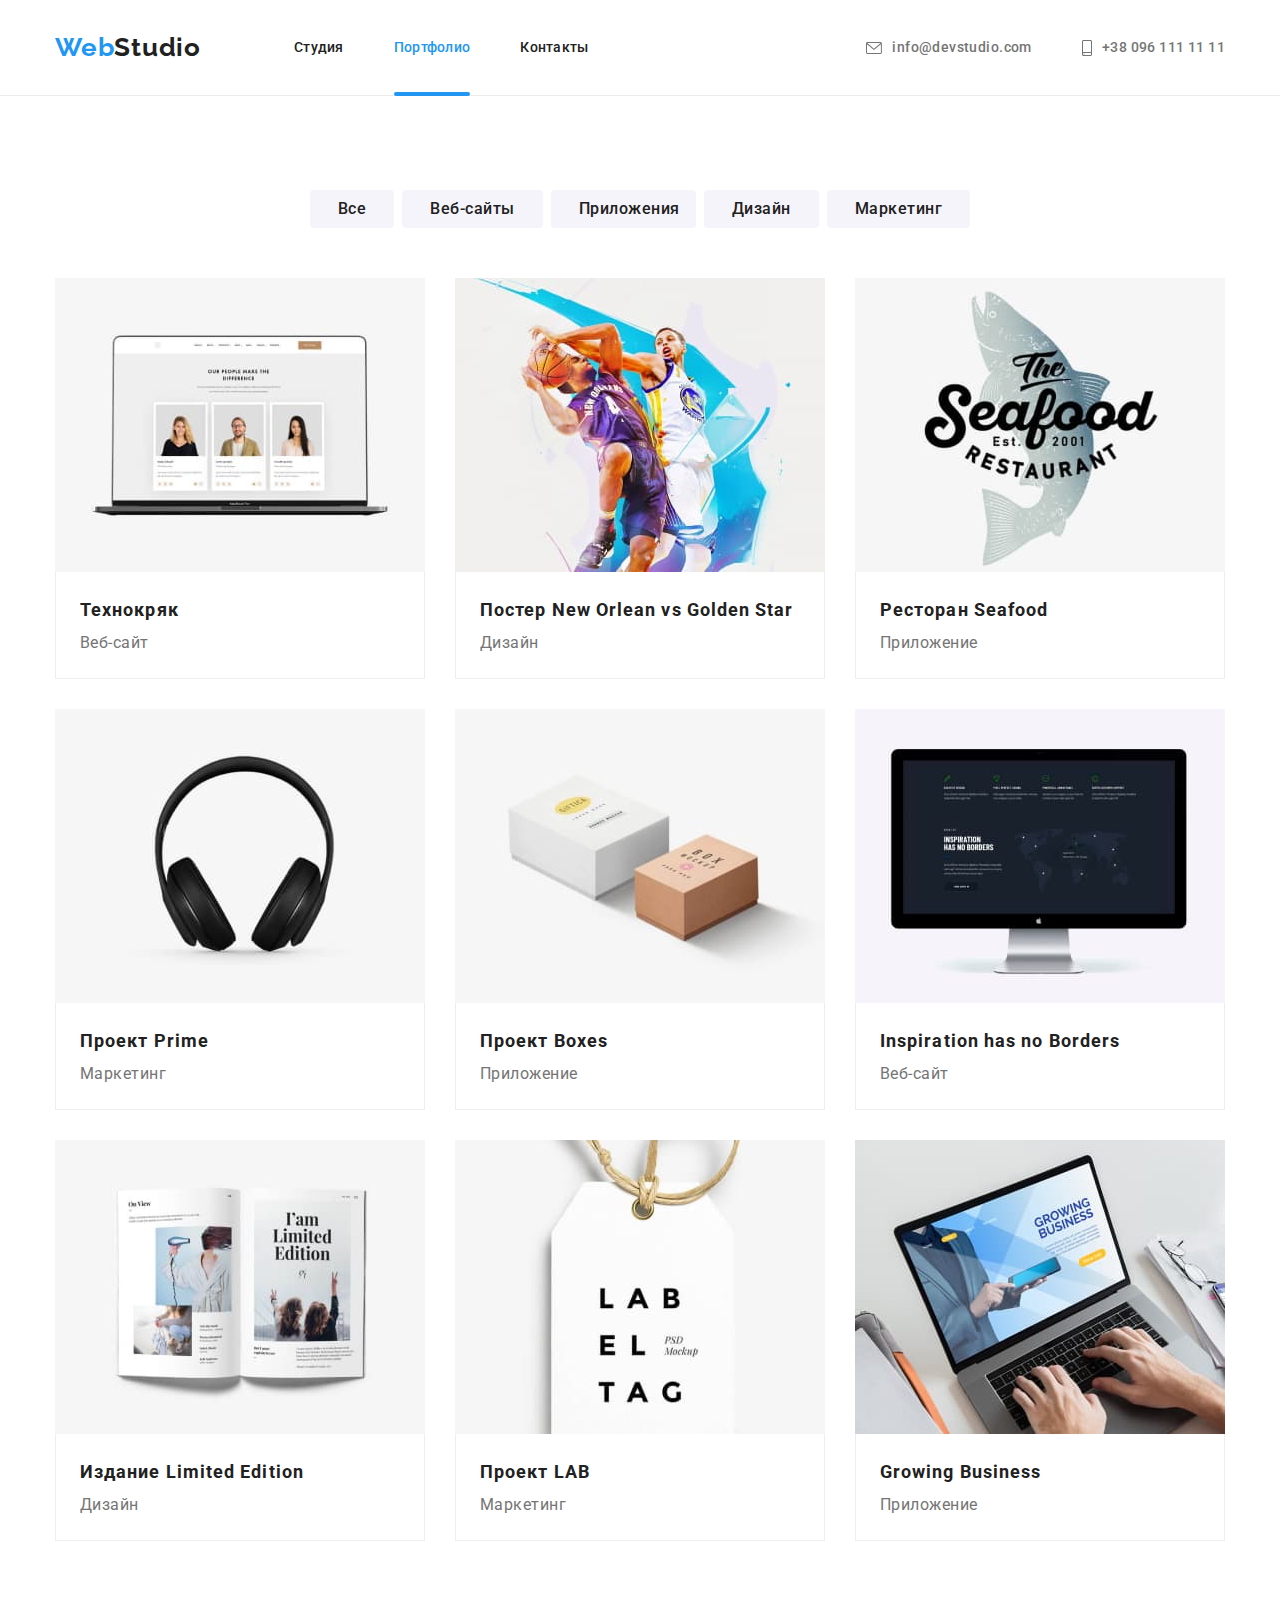
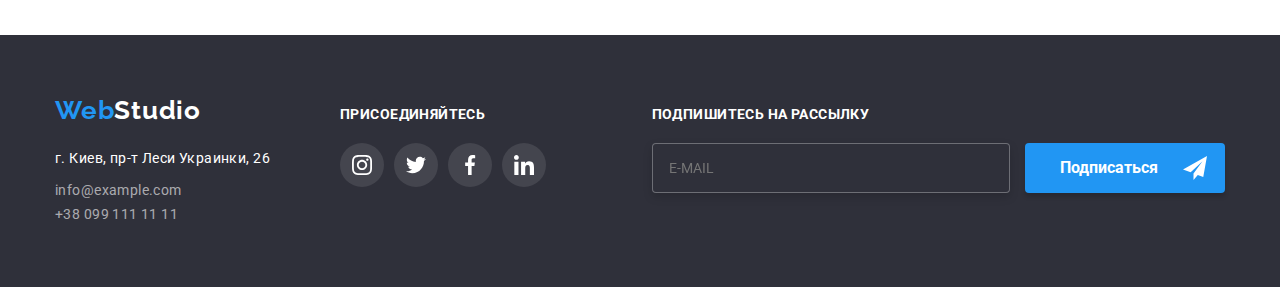
==== commit 0f0d2489: "shgfkgkwegfjwrg" ====
--- a/portfolio.html
+++ b/portfolio.html
@@ -17,7 +17,7 @@
 
 <body>
 
-    <header class="portfolio-header-section">
+    <header class="header-section">
     
         <div class="conteiner">
     
@@ -29,15 +29,15 @@
                     <ul class="menu-links">
     
                         <li>
-                            <a class="nav-link" href="./index.html">Студия</a>
-                        </li>
-    
-                        <li>
-                            <a class="nav-link current" href="./portfolio.html">Портфолио</a>
-                        </li>
-    
-                        <li>
-                            <a class="nav-link" href="#">Контакты</a>
+                            <a class="menu-links__nav-link" href="./index.html">Студия</a>
+                        </li>
+    
+                        <li>
+                            <a class="menu-links__nav-link current" href="./portfolio.html">Портфолио</a>
+                        </li>
+    
+                        <li>
+                            <a class="menu-links__nav-link" href="#">Контакты</a>
                         </li>
     
                     </ul>
@@ -45,23 +45,21 @@
     
                 <ul class="adress-head">
                     <li class="adress-head__item">
-                
-                        <a href="mailto:info@devstudio.com" class="link-mail">
-                            <svg class="icon-header" width="16" height="12">
-                                <use class="envelope" href="./images/symbol-defs.svg#icon-envelope"></use>
+                        <a href="mailto:info@devstudio.com" class="adress-head__link-mail">
+                            <svg class="adress-head__icon-header" width="16" height="12">
+                                <use href="./images/symbol-defs.svg#icon-envelope"></use>
                             </svg>
                             info@devstudio.com</a>
                     </li>
-                
+    
                     <li class="adress-head__item">
-                
-                        <a class="tel" href="tel:+380961111111">
-                            <svg class="icon-smartphone" width="10" height="16">
+                        <a class="adress-head__tel" href="tel:+380961111111">
+                            <svg class="adress-head__icon-smartphone" width="10" height="16">
                                 <use href="./images/symbol-defs.svg#icon-smartphone"></use>
                             </svg>
                             +38 096 111 11 11</a>
                     </li>
-                
+    
                 </ul>
             </div>
     
--- a/css/styles.css
+++ b/css/styles.css
@@ -53,7 +53,7 @@
     align-content: center;
 }
 
-.nav-link {
+.menu-links__nav-link {
     position: relative;
     color: var(--title-text-color);
     font-weight: 500;
@@ -67,19 +67,19 @@
     margin-right: 0;
 }
 
-.nav-link:hover {
+.menu-links__nav-link:hover {
     color: var(--accent-color);
 }
 
-.nav-link:focus {
+.menu-links__nav-link:focus {
     color: var(--accent-color);
 }
 
-.nav-link.current {
+.menu-links__nav-link.current {
     color: var(--accent-color);
 }
 
-.nav-link.current::after {
+.menu-links__nav-link.current::after {
     position: absolute;
     content: "";
     width: 100%;
